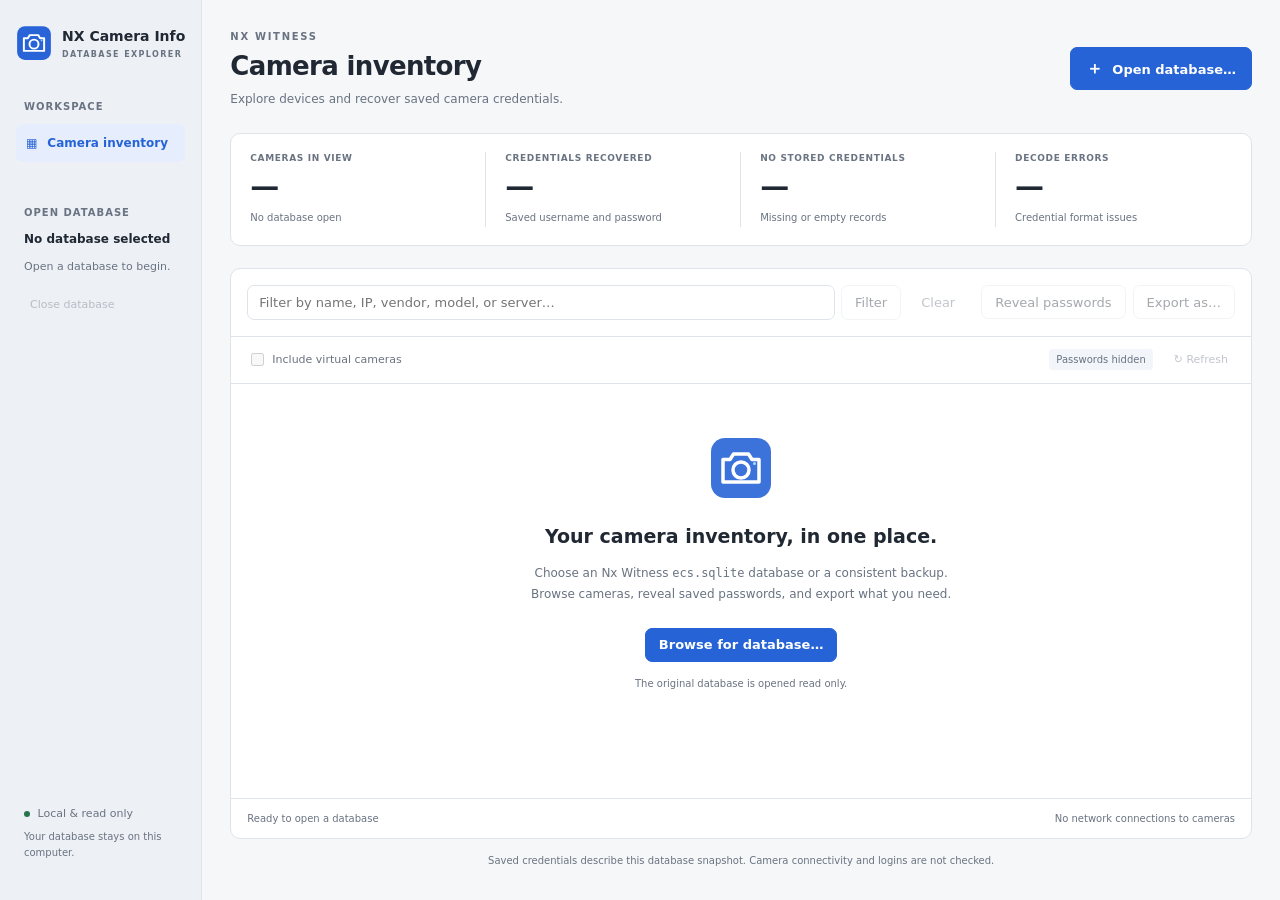
==== frontend/index.html @ 51d84b7f "Add Wails desktop GUI, native UI tests, and six-platform installers" ====
<!doctype html>
<html lang="en">
<head>
  <meta charset="utf-8">
  <meta name="viewport" content="width=device-width,initial-scale=1">
  <meta http-equiv="Content-Security-Policy" content="default-src 'self'; script-src 'self'; style-src 'self'; img-src 'self' data:; connect-src 'self'; object-src 'none'; base-uri 'none'">
  <title>NX Camera Info</title>
  <link rel="stylesheet" href="style.css">
  <script type="module" src="app.js"></script>
</head>
<body>
  <aside class="sidebar">
    <div class="brand"><img src="icon.svg" alt="" width="36" height="36"><div>NX Camera Info<small>DATABASE EXPLORER</small></div></div>
    <div class="nav-label">WORKSPACE</div>
    <div class="nav-item"><span aria-hidden="true">▦</span> Camera inventory</div>
    <div class="source"><div class="nav-label">OPEN DATABASE</div><strong id="filename">No database selected</strong><p id="loaded-at">Open a database to begin.</p><button id="close" class="quiet" disabled>Close database</button></div>
    <div class="sidebar-bottom"><span class="dot"></span> Local &amp; read only<p>Your database stays on this computer.</p><small id="version"></small></div>
  </aside>
  <main>
    <header><div><div class="eyebrow">NX WITNESS</div><h1>Camera inventory</h1><p>Explore devices and recover saved camera credentials.</p></div><button id="open" class="primary"><span aria-hidden="true">＋</span> Open database…</button></header>
    <div id="notice" role="status" aria-live="polite" hidden></div>
    <div id="error" role="alert" hidden></div>
    <section class="stats" aria-label="Database summary">
      <div><span>CAMERAS IN VIEW</span><strong id="count">—</strong><small id="record-count">No database open</small></div>
      <div><span>CREDENTIALS RECOVERED</span><strong id="recovered">—</strong><small>Saved username and password</small></div>
      <div><span>NO STORED CREDENTIALS</span><strong id="missing">—</strong><small>Missing or empty records</small></div>
      <div><span>DECODE ERRORS</span><strong id="errors">—</strong><small id="error-hint">Credential format issues</small></div>
    </section>
    <section class="inventory" aria-label="Camera inventory">
      <div class="toolbar"><form id="filter-form"><label class="sr-only" for="filter">Filter cameras</label><input id="filter" type="search" placeholder="Filter by name, IP, vendor, model, or server…" disabled><button id="apply-filter" disabled>Filter</button><button id="clear-filter" type="button" class="quiet" disabled>Clear</button></form><div class="actions"><button id="reveal" aria-pressed="false" disabled>Reveal passwords</button><button id="export" disabled>Export as…</button></div></div>
      <div class="view-options"><label><input id="virtual" type="checkbox" disabled> Include virtual cameras</label><span id="visibility" class="badge">Passwords hidden</span><button id="refresh" class="quiet" disabled>↻ Refresh</button></div>
      <div id="empty" class="empty"><img src="icon.svg" width="64" height="64" alt=""><h2>Your camera inventory, in one place.</h2><p>Choose an Nx Witness <code>ecs.sqlite</code> database or a consistent backup.<br>Browse cameras, reveal saved passwords, and export what you need.</p><button id="open-empty" class="primary">Browse for database…</button><small>The original database is opened read only.</small></div>
      <div id="table-wrap" class="table-wrap" hidden><table><thead><tr><th><button data-sort="name">Camera ↕</button></th><th><button data-sort="host">Address ↕</button></th><th>Username</th><th>Password</th><th><button data-sort="vendor">Vendor / model ↕</button></th><th><button data-sort="server_name">Server ↕</button></th><th>Credentials</th><th><span class="sr-only">Details</span></th></tr></thead><tbody id="rows"></tbody></table><p id="no-results" hidden>No cameras match this filter. Try another name, address, or vendor.</p></div>
      <footer><span id="table-status">Ready to open a database</span><span id="snapshot-status">No network connections to cameras</span></footer>
    </section>
    <p class="footnote">Saved credentials describe this database snapshot. Camera connectivity and logins are not checked.</p>
  </main>
  <dialog id="export-dialog" aria-labelledby="export-title"><form method="dialog"><h2 id="export-title">Export camera inventory</h2><p id="export-scope"></p><fieldset><legend>File format</legend><label class="format-option"><input type="radio" name="format" value="csv" checked><span><strong>CSV spreadsheet</strong><small>Camera details in rows and columns</small></span></label><label class="format-option"><input type="radio" name="format" value="json"><span><strong>JSON document</strong><small>Full details and summary for scripts</small></span></label></fieldset><p id="export-privacy" class="export-privacy"></p><p class="subtle">Existing files are preserved. Choose a new filename.</p><div class="dialog-actions"><button value="cancel">Cancel</button><button id="save-export" type="button" class="primary">Choose destination…</button></div></form></dialog>
  <dialog id="details-dialog" aria-labelledby="details-title"><h2 id="details-title">Camera details</h2><p id="details-subtitle"></p><dl id="details"></dl><form method="dialog" class="dialog-actions"><button autofocus>Close</button></form></dialog>
</body>
</html>
---- frontend/style.css ----
:root{color-scheme:light dark;--bg:#f6f7f9;--panel:#fff;--sidebar:#edf0f5;--text:#202833;--muted:#697381;--line:#dfe3ea;--accent:#2563d6;--tint:#e6edfc;--hover:#f2f5fa;--green:#28734a;--green-bg:#eaf5ee;--warn:#8c590e;--warn-bg:#fff3db;--radius:7px;font:13px/1.5 system-ui,-apple-system,BlinkMacSystemFont,"Segoe UI",sans-serif}
*{box-sizing:border-box}body{margin:0;display:flex;min-height:100vh;background:var(--bg);color:var(--text)}button,input{font:inherit}button{min-height:34px;padding:6px 13px;border:1px solid var(--line);border-radius:var(--radius);background:var(--panel);color:var(--text);white-space:nowrap;cursor:default}button:hover:not(:disabled){background:var(--hover);border-color:#a8b3c2}button:active:not(:disabled){transform:translateY(1px)}button:disabled{opacity:.4}button.primary{background:var(--accent);color:#fff;border-color:var(--accent);font-weight:600}button.primary:hover{filter:brightness(1.08);background:var(--accent)}button.quiet{background:transparent;border-color:transparent;color:var(--muted)}:focus-visible{outline:3px solid color-mix(in srgb,var(--accent) 55%,transparent);outline-offset:2px}input[type=search]{height:35px;border:1px solid var(--line);border-radius:var(--radius);padding:6px 11px;background:var(--panel);color:var(--text);width:100%;min-width:170px}input[type=checkbox],input[type=radio]{accent-color:var(--accent)}[hidden]{display:none!important}.sidebar{flex:0 0 202px;padding:25px 16px;background:var(--sidebar);border-right:1px solid var(--line);display:flex;flex-direction:column;position:sticky;top:0;height:100vh}.brand{display:flex;gap:10px;align-items:center;font-size:14px;font-weight:650;white-space:nowrap}.brand small{display:block;font-size:8px;font-weight:650;letter-spacing:1.4px;color:var(--muted);margin-top:2px}.nav-label{font-size:10px;font-weight:650;letter-spacing:1px;color:var(--muted);margin:38px 8px 10px}.nav-item{background:var(--tint);color:var(--accent);font-weight:600;border-radius:var(--radius);padding:10px;display:flex;gap:10px}.source{margin-top:5px}.source strong{display:block;font-size:12px;padding:0 8px;overflow-wrap:anywhere}.source p{font-size:11px;color:var(--muted);padding:0 8px}.source button{font-size:11px;margin-top:2px}.sidebar-bottom{margin-top:auto;padding:16px 8px 0;font-size:11px;color:var(--muted)}.sidebar-bottom p{font-size:10px;line-height:1.6;margin:7px 0 14px}.dot{display:inline-block;width:6px;height:6px;border-radius:50%;background:var(--green);margin-right:4px}main{flex:1;min-width:0;padding:29px 28px 18px}header{display:flex;gap:15px;justify-content:space-between;align-items:center;margin-bottom:25px}.eyebrow{font-size:10px;font-weight:650;letter-spacing:1.7px;color:var(--muted)}h1{font-size:26px;line-height:1.3;letter-spacing:-.65px;margin:6px 0}header p{color:var(--muted);margin:0;font-size:12px}header button{padding:8px 15px}header button span{font-size:17px;margin-right:5px}.stats{display:grid;grid-template-columns:repeat(4,1fr);border:1px solid var(--line);border-radius:10px;background:var(--panel);margin-bottom:22px;padding:18px 0}.stats>div{padding:0 19px;border-right:1px solid var(--line)}.stats>div:last-child{border:0}.stats span{display:block;font-size:9px;letter-spacing:.65px;font-weight:650;color:var(--muted)}.stats strong{display:block;font-size:29px;line-height:1.45;font-weight:600;font-variant-numeric:tabular-nums}.stats small{font-size:10px;color:var(--muted)}.inventory{background:var(--panel);border:1px solid var(--line);border-radius:10px;overflow:hidden}.toolbar{padding:16px;display:flex;flex-wrap:wrap;gap:12px;align-items:center;border-bottom:1px solid var(--line)}#filter-form{flex:1;display:flex;gap:6px;min-width:250px}.actions{display:flex;gap:7px}.view-options{display:flex;gap:14px;align-items:center;padding:9px 16px;color:var(--muted);font-size:11px;border-bottom:1px solid var(--line)}.view-options label{display:flex;align-items:center;gap:5px}.view-options .badge{margin-left:auto}.badge{display:inline-block;border-radius:4px;padding:3px 7px;font-size:10px;white-space:nowrap;background:var(--hover);color:var(--muted)}.badge.good{background:var(--green-bg);color:var(--green)}.badge.warning{background:var(--warn-bg);color:var(--warn)}.view-options button{font-size:11px;min-height:28px;padding:3px 6px}.empty{text-align:center;padding:52px 20px}.empty img{opacity:.9}.empty h2{font-size:19px;font-weight:600;margin:17px 0 10px}.empty p{color:var(--muted);font-size:12px;line-height:1.8;margin-bottom:22px}.empty small{display:block;color:var(--muted);font-size:10px;margin-top:14px}.table-wrap{overflow:auto;min-height:290px;max-height:calc(100vh - 360px)}table{width:100%;border-collapse:collapse;font-size:11px;text-align:left}thead{position:sticky;top:0;z-index:1;background:var(--hover)}th{font-weight:500;color:var(--muted);font-size:10px;white-space:nowrap;padding:11px 10px;border-bottom:1px solid var(--line)}th:first-child,td:first-child{padding-left:17px}th button{padding:0;border:0;background:none;min-height:0;font-size:10px;color:var(--muted)}td{padding:13px 10px;border-bottom:1px solid var(--line);vertical-align:middle;max-width:230px;overflow-wrap:anywhere}tbody tr:hover{background:var(--hover)}td strong{font-weight:600}td small{display:block;color:var(--muted);font-size:10px;margin-top:3px}.mono{font-family:ui-monospace,"Cascadia Code","SFMono-Regular",Consolas,monospace;font-size:10px}.row-details{border:0;background:transparent;font-size:15px;min-height:28px;padding:2px 8px;color:var(--accent)}#no-results{text-align:center;padding:60px 20px;color:var(--muted)}footer{display:flex;justify-content:space-between;gap:15px;padding:12px 16px;color:var(--muted);font-size:10px}.footnote{text-align:center;color:var(--muted);font-size:10px;margin:14px 0}.sr-only{position:absolute;width:1px;height:1px;margin:-1px;overflow:hidden;clip:rect(0,0,0,0)}#notice,#error{padding:10px 14px;margin-bottom:15px;border-radius:var(--radius);font-size:12px}#notice{background:var(--green-bg);color:var(--green)}#error{background:var(--warn-bg);color:var(--warn)}dialog{background:var(--panel);color:var(--text);border:1px solid var(--line);border-radius:12px;padding:26px;width:460px;max-width:90vw;max-height:85vh;box-shadow:0 20px 80px #0003}dialog::backdrop{background:#15233766}dialog h2{font-size:20px;margin:0 0 8px}dialog p{color:var(--muted);font-size:12px}fieldset{border:1px solid var(--line);border-radius:var(--radius);padding:10px 14px;margin:20px 0}legend{font-size:11px;color:var(--muted);padding:0 5px}.format-option{display:flex;gap:12px;padding:9px 0;align-items:center}.format-option small{display:block;color:var(--muted);font-size:11px}.format-option strong{font-size:13px}.dialog-actions{display:flex;gap:8px;justify-content:flex-end;margin-top:22px}.export-privacy{background:var(--hover);padding:12px;border-radius:var(--radius)}.export-privacy.revealed{background:var(--warn-bg);color:var(--warn)}.subtle{font-size:11px!important}#details-dialog{width:660px}dl{display:grid;grid-template-columns:150px minmax(0,1fr);font-size:12px;margin-top:22px}dt,dd{margin:0;padding:9px 0;border-bottom:1px solid var(--line);overflow-wrap:anywhere}dt{color:var(--muted)}dd{white-space:pre-wrap}body[data-platform=darwin]{--radius:6px}.sidebar-bottom small{font-size:10px}body[data-platform=windows]{--radius:4px}body[data-platform=linux]{--radius:9px}body[aria-busy=true]{cursor:progress}
@media(prefers-color-scheme:dark){:root{--bg:#1c2027;--panel:#242a33;--sidebar:#202630;--text:#e5e9f0;--muted:#a4afbf;--line:#3b4350;--accent:#71a6ff;--tint:#2a3c59;--hover:#2d3541;--green:#a0d9b6;--green-bg:#263f33;--warn:#edc784;--warn-bg:#493c27}button.primary{color:#14233c}}
@media(max-width:1020px){.sidebar{flex-basis:175px;padding:22px 10px}.brand{font-size:12px;gap:6px}main{padding:23px 18px}.stats>div{padding:0 12px}.stats small{font-size:9px}header p{font-size:11px}.stats span{font-size:8px}.toolbar{gap:8px}.footnote{font-size:9px}}
@media(forced-colors:active){button,.badge,.inventory{border:1px solid CanvasText}.nav-item{outline:1px solid Highlight}}

/* Keep the table scroll inside the desktop window. */
body{height:100vh;overflow:hidden}.sidebar{height:100vh}main{height:100vh;display:flex;flex-direction:column}header,.stats,.footnote,#notice,#error{flex-shrink:0}.inventory{display:flex;flex-direction:column;flex:1;min-height:0}.toolbar,.view-options,footer{flex-shrink:0}.table-wrap{flex:1;min-height:0;max-height:none}.empty{flex:1;overflow:auto}footer{border-top:1px solid var(--line)}.nav-item{white-space:nowrap;font-size:12px}
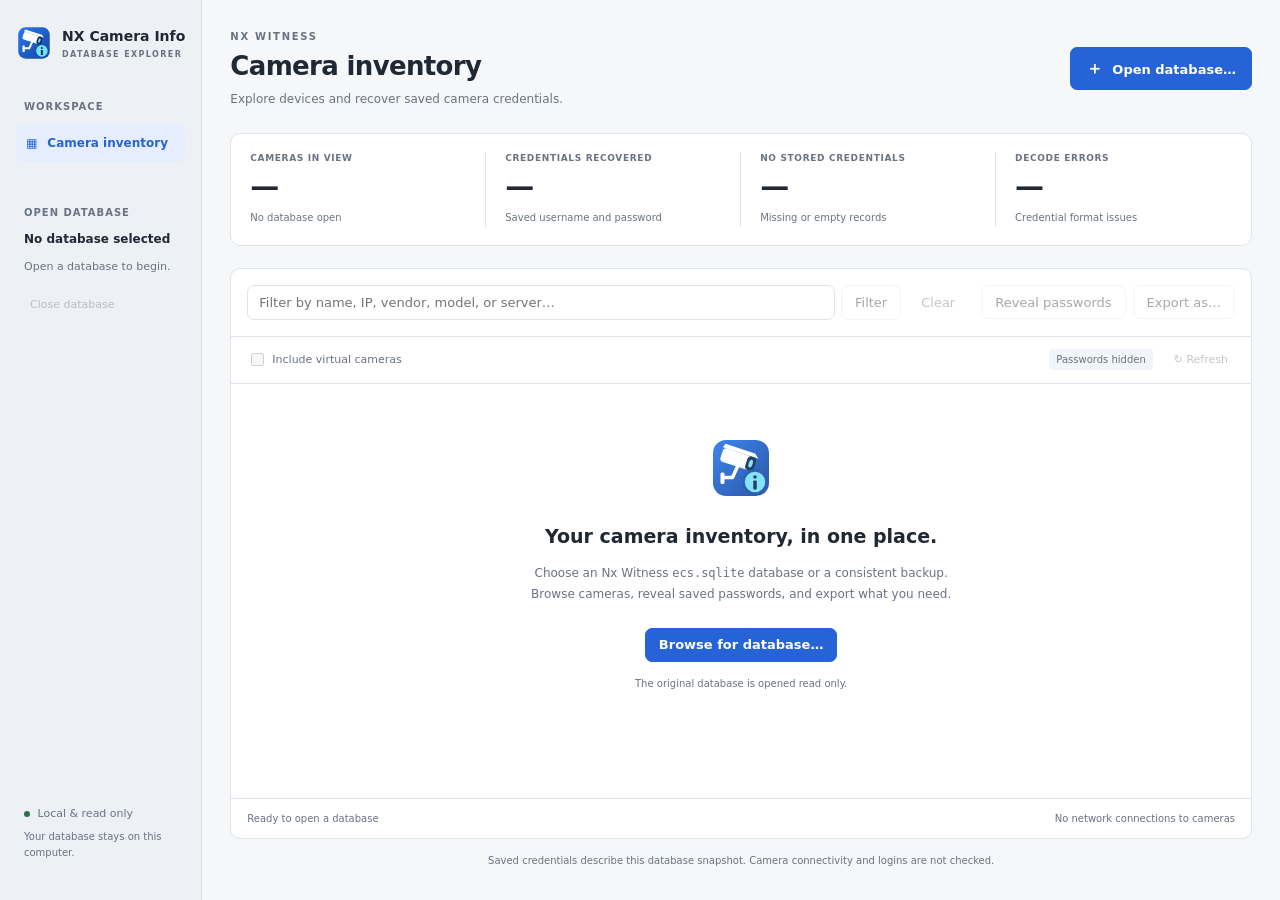
==== commit e91328ad: "Brand the app and installers with a CCTV information icon for v0.2.1" ====
--- a/frontend/index.html
+++ b/frontend/index.html
@@ -5,6 +5,7 @@
   <meta name="viewport" content="width=device-width,initial-scale=1">
   <meta http-equiv="Content-Security-Policy" content="default-src 'self'; script-src 'self'; style-src 'self'; img-src 'self' data:; connect-src 'self'; object-src 'none'; base-uri 'none'">
   <title>NX Camera Info</title>
+  <link rel="icon" type="image/svg+xml" href="icon.svg">
   <link rel="stylesheet" href="style.css">
   <script type="module" src="app.js"></script>
 </head>
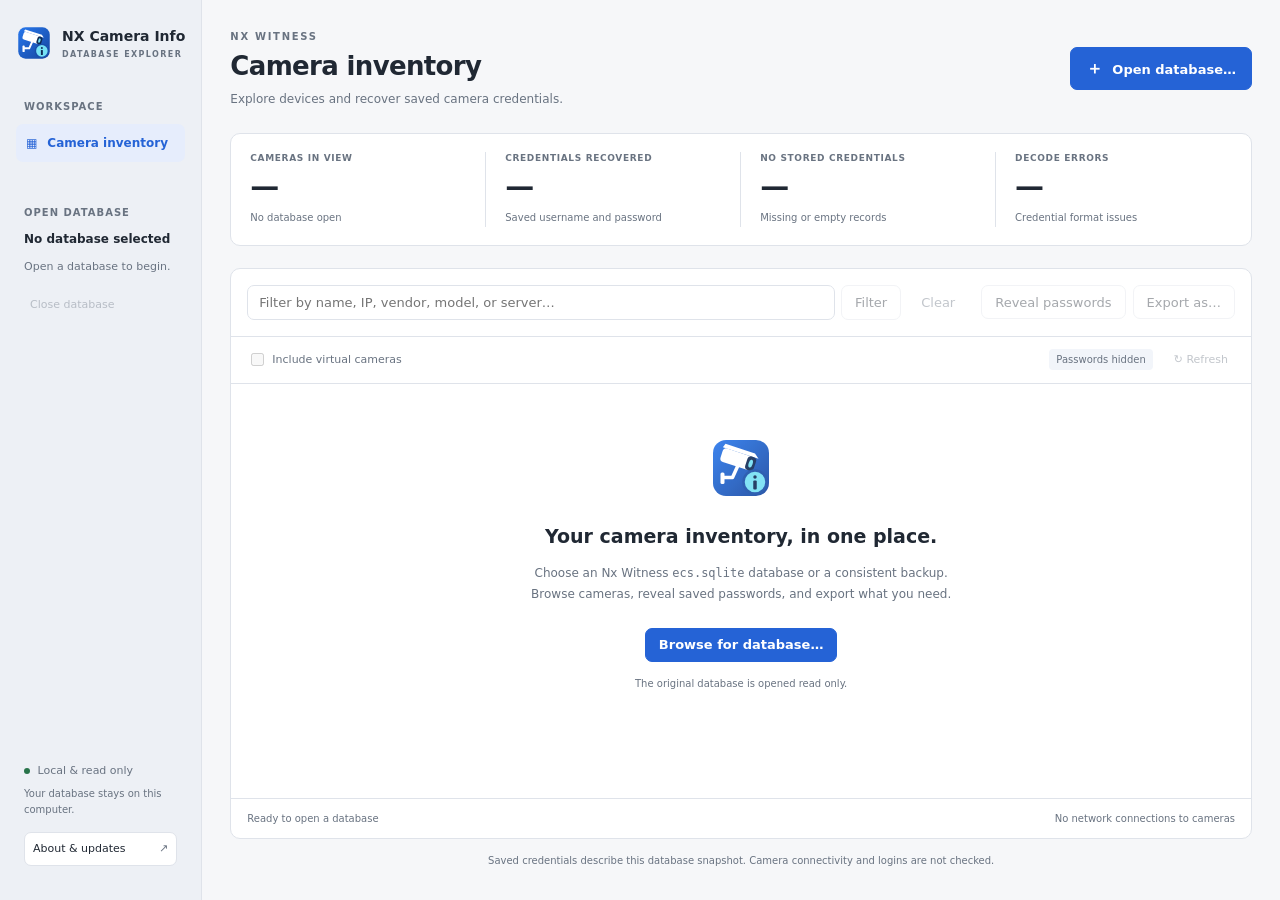
==== commit 44061b71: "Add About page and verified in-app update downloads for v0.3.0" ====
--- a/frontend/index.html
+++ b/frontend/index.html
@@ -15,7 +15,7 @@
     <div class="nav-label">WORKSPACE</div>
     <div class="nav-item"><span aria-hidden="true">▦</span> Camera inventory</div>
     <div class="source"><div class="nav-label">OPEN DATABASE</div><strong id="filename">No database selected</strong><p id="loaded-at">Open a database to begin.</p><button id="close" class="quiet" disabled>Close database</button></div>
-    <div class="sidebar-bottom"><span class="dot"></span> Local &amp; read only<p>Your database stays on this computer.</p><small id="version"></small></div>
+    <div class="sidebar-bottom"><span class="dot"></span> Local &amp; read only<p>Your database stays on this computer.</p><button id="about-open" class="sidebar-about">About &amp; updates <span aria-hidden="true">↗</span></button><small id="version"></small></div>
   </aside>
   <main>
     <header><div><div class="eyebrow">NX WITNESS</div><h1>Camera inventory</h1><p>Explore devices and recover saved camera credentials.</p></div><button id="open" class="primary"><span aria-hidden="true">＋</span> Open database…</button></header>
@@ -38,5 +38,24 @@
   </main>
   <dialog id="export-dialog" aria-labelledby="export-title"><form method="dialog"><h2 id="export-title">Export camera inventory</h2><p id="export-scope"></p><fieldset><legend>File format</legend><label class="format-option"><input type="radio" name="format" value="csv" checked><span><strong>CSV spreadsheet</strong><small>Camera details in rows and columns</small></span></label><label class="format-option"><input type="radio" name="format" value="json"><span><strong>JSON document</strong><small>Full details and summary for scripts</small></span></label></fieldset><p id="export-privacy" class="export-privacy"></p><p class="subtle">Existing files are preserved. Choose a new filename.</p><div class="dialog-actions"><button value="cancel">Cancel</button><button id="save-export" type="button" class="primary">Choose destination…</button></div></form></dialog>
   <dialog id="details-dialog" aria-labelledby="details-title"><h2 id="details-title">Camera details</h2><p id="details-subtitle"></p><dl id="details"></dl><form method="dialog" class="dialog-actions"><button autofocus>Close</button></form></dialog>
+  <button id="updates-open" hidden aria-hidden="true" tabindex="-1">Check for updates</button>
+  <dialog id="about-dialog" aria-labelledby="about-title">
+    <div class="about-heading"><img src="icon.svg" width="52" height="52" alt=""><div><div class="eyebrow">DATABASE EXPLORER</div><h2 id="about-title">About NX Camera Info</h2></div><form method="dialog"><button id="about-close" class="quiet" aria-label="Close About" autofocus>✕</button></form></div>
+    <p class="about-description">Explore an Nx Witness database, recover saved camera credentials, and export your inventory.</p>
+    <section class="about-update" aria-label="Version and updates">
+      <div class="update-heading"><div><strong>Version <span id="about-version">—</span></strong><small id="about-platform"></small></div><button id="check-updates">Check for updates</button></div>
+      <p id="update-status" role="status" aria-live="polite">Check GitHub for a new version.</p>
+      <p id="update-error" role="alert" hidden></p>
+      <div id="update-offer" hidden><label for="update-package">Installer for this computer</label><select id="update-package"></select><button id="download-update" class="primary">Download update…</button></div>
+      <div id="update-progress-wrap" hidden><progress id="update-progress" max="100" value="0" aria-label="Update download progress"></progress><div class="progress-caption"><span id="update-progress-label"></span><button id="cancel-update" class="quiet">Cancel download</button></div></div>
+      <div id="update-saved" hidden><p id="update-path"></p><button id="show-update">Show downloaded installer</button></div>
+      <button id="release-link" class="text-link" data-link="release" hidden>Release notes on GitHub ↗</button>
+      <p class="subtle update-privacy">Checks run only when you ask. Only release requests go to GitHub; your database and camera details stay on this computer.</p>
+    </section>
+    <section class="about-author" aria-labelledby="author-name"><img src="paul-willard.webp" alt="Paul Willard" width="96" height="96"><div><div class="eyebrow">CREATED BY</div><h3 id="author-name">Paul Willard</h3><p class="author-location">TerminalAddict · Waikato, New Zealand</p><p class="author-quote">“At heart, I’m a geek.”</p><p>Paul is a systems engineer, network manager and longtime Linux enthusiast. He owns Central Communications and has led infrastructure, customer support and development teams. His work spans ISP networks, wireless systems, firewalls and Linux servers, with a passion for telecommunications and business strategy.</p></div></section>
+    <div class="about-links"><button data-link="author">Paul’s website ↗</button><button data-link="project">Project on GitHub ↗</button></div>
+    <p id="about-error" role="alert" hidden></p>
+    <details class="about-credits"><summary>Build information &amp; credits</summary><p id="about-build"></p><p>Built with Go, Wails v3 and SQLite. Uses the system WebView: WebKitGTK on Linux, WebView2 on Windows, and WebKit on macOS. Third-party licence notices are included with the application.</p><p>Biography and portrait from Paul’s website, bundled for offline viewing. NX Camera Info is an independent project and is not affiliated with Network Optix.</p></details>
+  </dialog>
 </body>
 </html>
--- a/frontend/style.css
+++ b/frontend/style.css
@@ -6,3 +6,6 @@
 
 /* Keep the table scroll inside the desktop window. */
 body{height:100vh;overflow:hidden}.sidebar{height:100vh}main{height:100vh;display:flex;flex-direction:column}header,.stats,.footnote,#notice,#error{flex-shrink:0}.inventory{display:flex;flex-direction:column;flex:1;min-height:0}.toolbar,.view-options,footer{flex-shrink:0}.table-wrap{flex:1;min-height:0;max-height:none}.empty{flex:1;overflow:auto}footer{border-top:1px solid var(--line)}.nav-item{white-space:nowrap;font-size:12px}
+
+.sidebar-about{display:flex;align-items:center;justify-content:space-between;width:100%;font-size:11px;margin-bottom:9px;padding:5px 8px}.sidebar-about span{color:var(--muted)}
+#about-dialog{width:640px;padding:26px 28px;max-height:90vh;overflow-y:auto}.about-heading{display:flex;gap:12px;align-items:center}.about-heading h2{margin:3px 0 0;font-size:22px}.about-heading form{margin-left:auto}.about-heading button{font-size:17px;padding:4px 8px}.about-description{margin:17px 0!important}.about-update{padding:16px;background:var(--hover);border:1px solid var(--line);border-radius:var(--radius)}.update-heading{display:flex;justify-content:space-between;gap:12px;align-items:center}.update-heading small{display:block;font-size:11px;color:var(--muted);margin-top:3px}#update-status{margin:12px 0 0}#update-error,#about-error{color:var(--warn);background:var(--warn-bg);padding:9px 12px;border-radius:var(--radius)}#update-offer{display:grid;grid-template-columns:minmax(0,1fr) auto;gap:7px;margin-top:13px}#update-offer label{grid-column:1/-1;font-size:11px;color:var(--muted)}select{font:inherit;min-width:0;background:var(--panel);color:var(--text);border:1px solid var(--line);border-radius:var(--radius);padding:7px}progress{width:100%;height:8px;accent-color:var(--accent);margin-top:16px}.progress-caption{display:flex;align-items:center;justify-content:space-between;font-size:11px;color:var(--muted)}.progress-caption button{font-size:11px}.text-link{color:var(--accent);border:0;background:transparent!important;padding:5px 0;margin-top:8px;font-size:11px}.update-privacy{border-top:1px solid var(--line);margin:14px 0 0;padding-top:10px;font-size:10px!important}#update-path{overflow-wrap:anywhere;font-size:11px}.about-author{display:flex;gap:20px;margin:25px 0 18px}.about-author img{border-radius:50%;object-fit:cover;flex-shrink:0}.about-author h3{font-size:20px;line-height:1.3;margin:4px 0}.about-author p{margin:7px 0}.about-author .author-location{font-size:11px}.about-author .author-quote{font-style:italic;font-size:13px;color:var(--text);margin:10px 0}.about-links{display:flex;gap:8px;flex-wrap:wrap}.about-credits{margin-top:20px;padding-top:14px;border-top:1px solid var(--line);font-size:11px;color:var(--muted)}.about-credits summary{cursor:default}.about-credits p{font-size:11px}
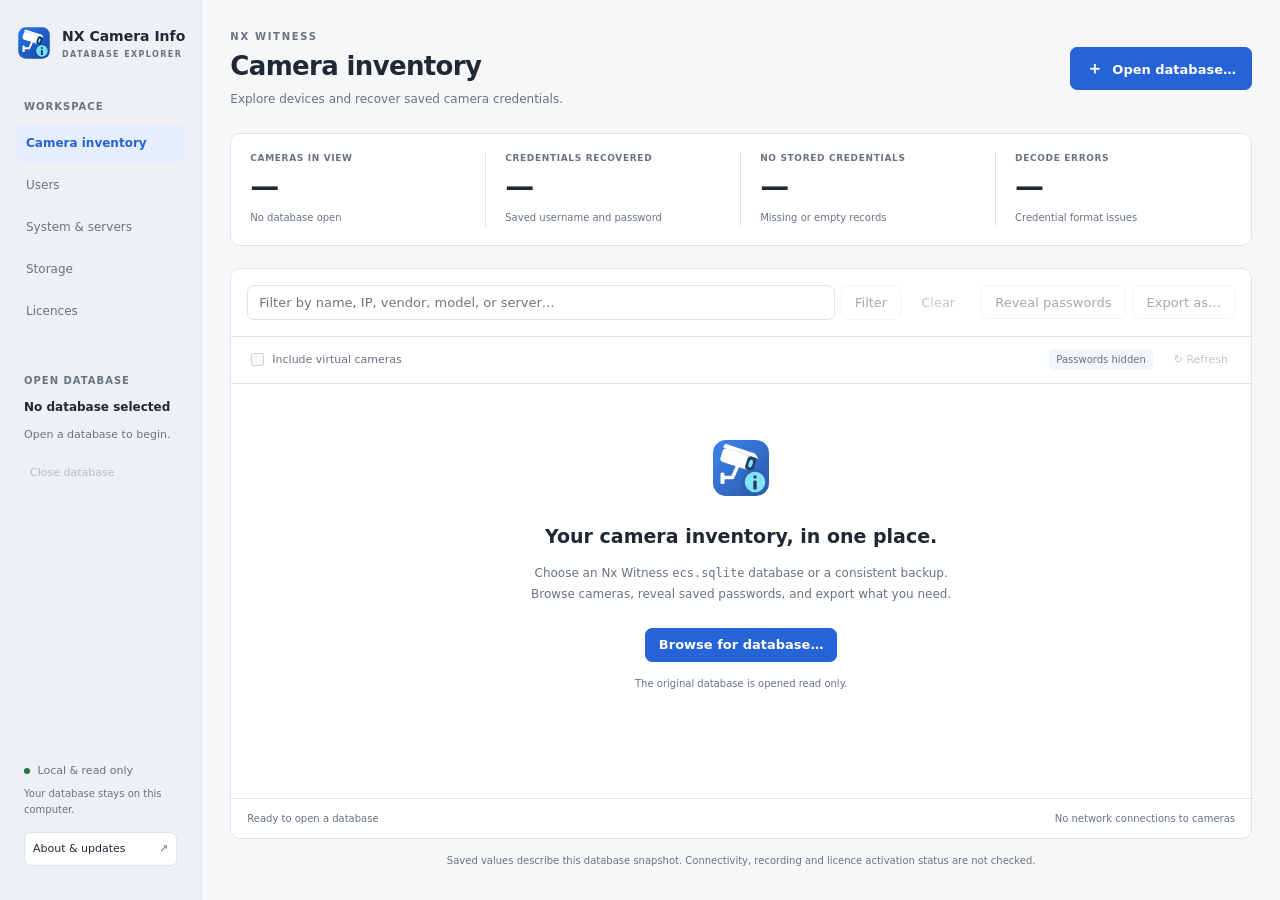
==== commit c39b0281: "Add users, servers, storage and licence reports across GUI and CLI" ====
--- a/frontend/index.html
+++ b/frontend/index.html
@@ -13,12 +13,18 @@
   <aside class="sidebar">
     <div class="brand"><img src="icon.svg" alt="" width="36" height="36"><div>NX Camera Info<small>DATABASE EXPLORER</small></div></div>
     <div class="nav-label">WORKSPACE</div>
-    <div class="nav-item"><span aria-hidden="true">▦</span> Camera inventory</div>
+    <nav aria-label="Report sections" class="report-nav">
+      <button id="nav-cameras" class="nav-item" data-section="cameras" aria-current="page">Camera inventory</button>
+      <button id="nav-users" class="nav-item" data-section="users">Users</button>
+      <button id="nav-system" class="nav-item" data-section="system">System &amp; servers</button>
+      <button id="nav-storage" class="nav-item" data-section="storage">Storage</button>
+      <button id="nav-licenses" class="nav-item" data-section="licenses">Licences</button>
+    </nav>
     <div class="source"><div class="nav-label">OPEN DATABASE</div><strong id="filename">No database selected</strong><p id="loaded-at">Open a database to begin.</p><button id="close" class="quiet" disabled>Close database</button></div>
     <div class="sidebar-bottom"><span class="dot"></span> Local &amp; read only<p>Your database stays on this computer.</p><button id="about-open" class="sidebar-about">About &amp; updates <span aria-hidden="true">↗</span></button><small id="version"></small></div>
   </aside>
   <main>
-    <header><div><div class="eyebrow">NX WITNESS</div><h1>Camera inventory</h1><p>Explore devices and recover saved camera credentials.</p></div><button id="open" class="primary"><span aria-hidden="true">＋</span> Open database…</button></header>
+    <header><div><div class="eyebrow">NX WITNESS</div><h1 id="page-title">Camera inventory</h1><p id="page-description">Explore devices and recover saved camera credentials.</p></div><button id="open" class="primary"><span aria-hidden="true">＋</span> Open database…</button></header>
     <div id="notice" role="status" aria-live="polite" hidden></div>
     <div id="error" role="alert" hidden></div>
     <section class="stats" aria-label="Database summary">
@@ -32,11 +38,12 @@
       <div class="view-options"><label><input id="virtual" type="checkbox" disabled> Include virtual cameras</label><span id="visibility" class="badge">Passwords hidden</span><button id="refresh" class="quiet" disabled>↻ Refresh</button></div>
       <div id="empty" class="empty"><img src="icon.svg" width="64" height="64" alt=""><h2>Your camera inventory, in one place.</h2><p>Choose an Nx Witness <code>ecs.sqlite</code> database or a consistent backup.<br>Browse cameras, reveal saved passwords, and export what you need.</p><button id="open-empty" class="primary">Browse for database…</button><small>The original database is opened read only.</small></div>
       <div id="table-wrap" class="table-wrap" hidden><table><thead><tr><th><button data-sort="name">Camera ↕</button></th><th><button data-sort="host">Address ↕</button></th><th>Username</th><th>Password</th><th><button data-sort="vendor">Vendor / model ↕</button></th><th><button data-sort="server_name">Server ↕</button></th><th>Credentials</th><th><span class="sr-only">Details</span></th></tr></thead><tbody id="rows"></tbody></table><p id="no-results" hidden>No cameras match this filter. Try another name, address, or vendor.</p></div>
+      <div id="report-panel" class="report-panel" hidden></div>
       <footer><span id="table-status">Ready to open a database</span><span id="snapshot-status">No network connections to cameras</span></footer>
     </section>
-    <p class="footnote">Saved credentials describe this database snapshot. Camera connectivity and logins are not checked.</p>
+    <p class="footnote" id="report-footnote">Saved values describe this database snapshot. Connectivity, recording and licence activation status are not checked.</p>
   </main>
-  <dialog id="export-dialog" aria-labelledby="export-title"><form method="dialog"><h2 id="export-title">Export camera inventory</h2><p id="export-scope"></p><fieldset><legend>File format</legend><label class="format-option"><input type="radio" name="format" value="csv" checked><span><strong>CSV spreadsheet</strong><small>Camera details in rows and columns</small></span></label><label class="format-option"><input type="radio" name="format" value="json"><span><strong>JSON document</strong><small>Full details and summary for scripts</small></span></label></fieldset><p id="export-privacy" class="export-privacy"></p><p class="subtle">Existing files are preserved. Choose a new filename.</p><div class="dialog-actions"><button value="cancel">Cancel</button><button id="save-export" type="button" class="primary">Choose destination…</button></div></form></dialog>
+  <dialog id="export-dialog" aria-labelledby="export-title"><form method="dialog"><h2 id="export-title">Export database report</h2><label for="export-section">Include</label><select id="export-section"><option value="all">Full report — all sections</option value="cameras">Cameras in the current view</option><option value="users">Users</option><option value="system">System</option><option value="servers">Servers</option><option value="storage">Storage</option><option value="licenses">Licences</option></select><p id="export-scope"></p><fieldset><legend>File format</legend><label class="format-option"><input type="radio" name="format" value="csv" checked><span><strong>CSV spreadsheet</strong><small>Full report: record / field / value. Single section: one row per record.</small></span></label><label class="format-option"><input type="radio" name="format" value="json"><span><strong>JSON document</strong><small>Full details and summary for scripts</small></span></label></fieldset><p id="export-privacy" class="export-privacy"></p><p class="subtle">Existing files are preserved. Choose a new filename.</p><div class="dialog-actions"><button value="cancel">Cancel</button><button id="save-export" type="button" class="primary">Choose destination…</button></div></form></dialog>
   <dialog id="details-dialog" aria-labelledby="details-title"><h2 id="details-title">Camera details</h2><p id="details-subtitle"></p><dl id="details"></dl><form method="dialog" class="dialog-actions"><button autofocus>Close</button></form></dialog>
   <button id="updates-open" hidden aria-hidden="true" tabindex="-1">Check for updates</button>
   <dialog id="about-dialog" aria-labelledby="about-title">
--- a/frontend/style.css
+++ b/frontend/style.css
@@ -1,4 +1,6 @@
 :root{color-scheme:light dark;--bg:#f6f7f9;--panel:#fff;--sidebar:#edf0f5;--text:#202833;--muted:#697381;--line:#dfe3ea;--accent:#2563d6;--tint:#e6edfc;--hover:#f2f5fa;--green:#28734a;--green-bg:#eaf5ee;--warn:#8c590e;--warn-bg:#fff3db;--radius:7px;font:13px/1.5 system-ui,-apple-system,BlinkMacSystemFont,"Segoe UI",sans-serif}
+.report-heading{display:flex;align-items:center;justify-content:space-between;gap:12px}.report-card dt{padding-right:12px}.report-panel th{white-space:normal}
+.report-nav{display:flex;flex-direction:column;gap:4px}.report-nav .nav-item{width:100%;text-align:left;border:0;background:transparent;color:var(--muted);font-weight:500}.report-nav .nav-item[aria-current=page]{background:var(--tint);color:var(--accent);font-weight:600}.report-panel{flex:1;min-height:0;overflow:auto}.section-note,.report-notes{margin:16px;color:var(--muted);font-size:12px}.report-card{margin:16px;padding:18px;border:1px solid var(--line);border-radius:var(--radius)}.report-card h2{font-size:16px;margin:0;overflow-wrap:anywhere}.report-card dl{grid-template-columns:190px minmax(0,1fr);margin:12px 0 0}.report-card dd{font-size:12px}.report-panel table{min-width:700px}#export-section{display:block;width:100%;margin-top:8px;padding:8px;background:var(--panel);color:var(--text);border:1px solid var(--line);border-radius:var(--radius)}.report-panel .row-details{font-size:11px}.toolbar>.actions{margin-left:auto}
 *{box-sizing:border-box}body{margin:0;display:flex;min-height:100vh;background:var(--bg);color:var(--text)}button,input{font:inherit}button{min-height:34px;padding:6px 13px;border:1px solid var(--line);border-radius:var(--radius);background:var(--panel);color:var(--text);white-space:nowrap;cursor:default}button:hover:not(:disabled){background:var(--hover);border-color:#a8b3c2}button:active:not(:disabled){transform:translateY(1px)}button:disabled{opacity:.4}button.primary{background:var(--accent);color:#fff;border-color:var(--accent);font-weight:600}button.primary:hover{filter:brightness(1.08);background:var(--accent)}button.quiet{background:transparent;border-color:transparent;color:var(--muted)}:focus-visible{outline:3px solid color-mix(in srgb,var(--accent) 55%,transparent);outline-offset:2px}input[type=search]{height:35px;border:1px solid var(--line);border-radius:var(--radius);padding:6px 11px;background:var(--panel);color:var(--text);width:100%;min-width:170px}input[type=checkbox],input[type=radio]{accent-color:var(--accent)}[hidden]{display:none!important}.sidebar{flex:0 0 202px;padding:25px 16px;background:var(--sidebar);border-right:1px solid var(--line);display:flex;flex-direction:column;position:sticky;top:0;height:100vh}.brand{display:flex;gap:10px;align-items:center;font-size:14px;font-weight:650;white-space:nowrap}.brand small{display:block;font-size:8px;font-weight:650;letter-spacing:1.4px;color:var(--muted);margin-top:2px}.nav-label{font-size:10px;font-weight:650;letter-spacing:1px;color:var(--muted);margin:38px 8px 10px}.nav-item{background:var(--tint);color:var(--accent);font-weight:600;border-radius:var(--radius);padding:10px;display:flex;gap:10px}.source{margin-top:5px}.source strong{display:block;font-size:12px;padding:0 8px;overflow-wrap:anywhere}.source p{font-size:11px;color:var(--muted);padding:0 8px}.source button{font-size:11px;margin-top:2px}.sidebar-bottom{margin-top:auto;padding:16px 8px 0;font-size:11px;color:var(--muted)}.sidebar-bottom p{font-size:10px;line-height:1.6;margin:7px 0 14px}.dot{display:inline-block;width:6px;height:6px;border-radius:50%;background:var(--green);margin-right:4px}main{flex:1;min-width:0;padding:29px 28px 18px}header{display:flex;gap:15px;justify-content:space-between;align-items:center;margin-bottom:25px}.eyebrow{font-size:10px;font-weight:650;letter-spacing:1.7px;color:var(--muted)}h1{font-size:26px;line-height:1.3;letter-spacing:-.65px;margin:6px 0}header p{color:var(--muted);margin:0;font-size:12px}header button{padding:8px 15px}header button span{font-size:17px;margin-right:5px}.stats{display:grid;grid-template-columns:repeat(4,1fr);border:1px solid var(--line);border-radius:10px;background:var(--panel);margin-bottom:22px;padding:18px 0}.stats>div{padding:0 19px;border-right:1px solid var(--line)}.stats>div:last-child{border:0}.stats span{display:block;font-size:9px;letter-spacing:.65px;font-weight:650;color:var(--muted)}.stats strong{display:block;font-size:29px;line-height:1.45;font-weight:600;font-variant-numeric:tabular-nums}.stats small{font-size:10px;color:var(--muted)}.inventory{background:var(--panel);border:1px solid var(--line);border-radius:10px;overflow:hidden}.toolbar{padding:16px;display:flex;flex-wrap:wrap;gap:12px;align-items:center;border-bottom:1px solid var(--line)}#filter-form{flex:1;display:flex;gap:6px;min-width:250px}.actions{display:flex;gap:7px}.view-options{display:flex;gap:14px;align-items:center;padding:9px 16px;color:var(--muted);font-size:11px;border-bottom:1px solid var(--line)}.view-options label{display:flex;align-items:center;gap:5px}.view-options .badge{margin-left:auto}.badge{display:inline-block;border-radius:4px;padding:3px 7px;font-size:10px;white-space:nowrap;background:var(--hover);color:var(--muted)}.badge.good{background:var(--green-bg);color:var(--green)}.badge.warning{background:var(--warn-bg);color:var(--warn)}.view-options button{font-size:11px;min-height:28px;padding:3px 6px}.empty{text-align:center;padding:52px 20px}.empty img{opacity:.9}.empty h2{font-size:19px;font-weight:600;margin:17px 0 10px}.empty p{color:var(--muted);font-size:12px;line-height:1.8;margin-bottom:22px}.empty small{display:block;color:var(--muted);font-size:10px;margin-top:14px}.table-wrap{overflow:auto;min-height:290px;max-height:calc(100vh - 360px)}table{width:100%;border-collapse:collapse;font-size:11px;text-align:left}thead{position:sticky;top:0;z-index:1;background:var(--hover)}th{font-weight:500;color:var(--muted);font-size:10px;white-space:nowrap;padding:11px 10px;border-bottom:1px solid var(--line)}th:first-child,td:first-child{padding-left:17px}th button{padding:0;border:0;background:none;min-height:0;font-size:10px;color:var(--muted)}td{padding:13px 10px;border-bottom:1px solid var(--line);vertical-align:middle;max-width:230px;overflow-wrap:anywhere}tbody tr:hover{background:var(--hover)}td strong{font-weight:600}td small{display:block;color:var(--muted);font-size:10px;margin-top:3px}.mono{font-family:ui-monospace,"Cascadia Code","SFMono-Regular",Consolas,monospace;font-size:10px}.row-details{border:0;background:transparent;font-size:15px;min-height:28px;padding:2px 8px;color:var(--accent)}#no-results{text-align:center;padding:60px 20px;color:var(--muted)}footer{display:flex;justify-content:space-between;gap:15px;padding:12px 16px;color:var(--muted);font-size:10px}.footnote{text-align:center;color:var(--muted);font-size:10px;margin:14px 0}.sr-only{position:absolute;width:1px;height:1px;margin:-1px;overflow:hidden;clip:rect(0,0,0,0)}#notice,#error{padding:10px 14px;margin-bottom:15px;border-radius:var(--radius);font-size:12px}#notice{background:var(--green-bg);color:var(--green)}#error{background:var(--warn-bg);color:var(--warn)}dialog{background:var(--panel);color:var(--text);border:1px solid var(--line);border-radius:12px;padding:26px;width:460px;max-width:90vw;max-height:85vh;box-shadow:0 20px 80px #0003}dialog::backdrop{background:#15233766}dialog h2{font-size:20px;margin:0 0 8px}dialog p{color:var(--muted);font-size:12px}fieldset{border:1px solid var(--line);border-radius:var(--radius);padding:10px 14px;margin:20px 0}legend{font-size:11px;color:var(--muted);padding:0 5px}.format-option{display:flex;gap:12px;padding:9px 0;align-items:center}.format-option small{display:block;color:var(--muted);font-size:11px}.format-option strong{font-size:13px}.dialog-actions{display:flex;gap:8px;justify-content:flex-end;margin-top:22px}.export-privacy{background:var(--hover);padding:12px;border-radius:var(--radius)}.export-privacy.revealed{background:var(--warn-bg);color:var(--warn)}.subtle{font-size:11px!important}#details-dialog{width:660px}dl{display:grid;grid-template-columns:150px minmax(0,1fr);font-size:12px;margin-top:22px}dt,dd{margin:0;padding:9px 0;border-bottom:1px solid var(--line);overflow-wrap:anywhere}dt{color:var(--muted)}dd{white-space:pre-wrap}body[data-platform=darwin]{--radius:6px}.sidebar-bottom small{font-size:10px}body[data-platform=windows]{--radius:4px}body[data-platform=linux]{--radius:9px}body[aria-busy=true]{cursor:progress}
 @media(prefers-color-scheme:dark){:root{--bg:#1c2027;--panel:#242a33;--sidebar:#202630;--text:#e5e9f0;--muted:#a4afbf;--line:#3b4350;--accent:#71a6ff;--tint:#2a3c59;--hover:#2d3541;--green:#a0d9b6;--green-bg:#263f33;--warn:#edc784;--warn-bg:#493c27}button.primary{color:#14233c}}
 @media(max-width:1020px){.sidebar{flex-basis:175px;padding:22px 10px}.brand{font-size:12px;gap:6px}main{padding:23px 18px}.stats>div{padding:0 12px}.stats small{font-size:9px}header p{font-size:11px}.stats span{font-size:8px}.toolbar{gap:8px}.footnote{font-size:9px}}
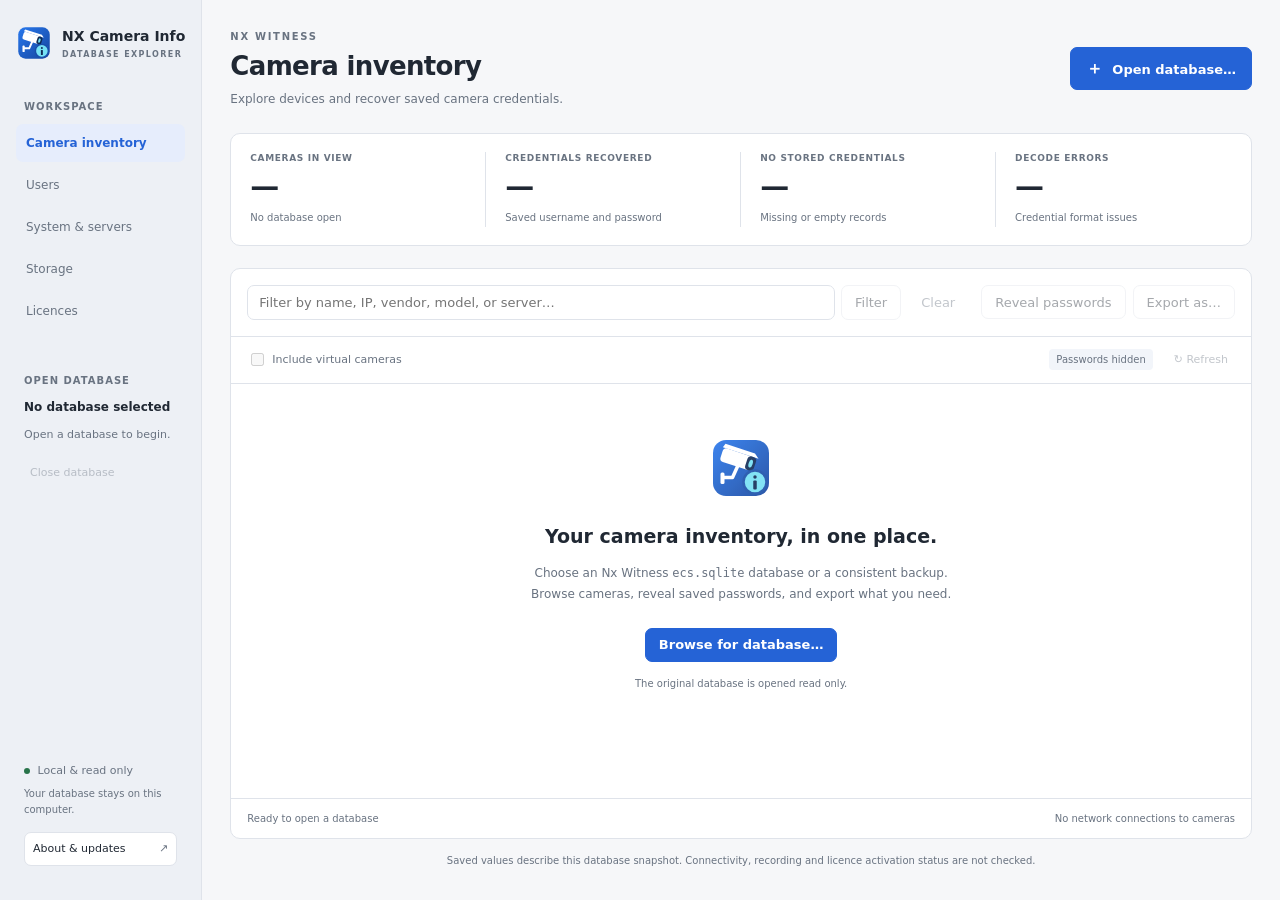
==== commit 6708a60b: "Add verified install-and-close update handoffs on all desktop platforms" ====
--- a/frontend/index.html
+++ b/frontend/index.html
@@ -55,7 +55,7 @@
       <p id="update-error" role="alert" hidden></p>
       <div id="update-offer" hidden><label for="update-package">Installer for this computer</label><select id="update-package"></select><button id="download-update" class="primary">Download update…</button></div>
       <div id="update-progress-wrap" hidden><progress id="update-progress" max="100" value="0" aria-label="Update download progress"></progress><div class="progress-caption"><span id="update-progress-label"></span><button id="cancel-update" class="quiet">Cancel download</button></div></div>
-      <div id="update-saved" hidden><p id="update-path"></p><button id="show-update">Show downloaded installer</button></div>
+      <div id="update-saved" hidden><p id="update-path"></p><p class="subtle">The app will close when the installer opens. Reopen your database after updating.</p><button id="install-update" class="primary">Install and close</button> <button id="show-update">Show downloaded installer</button></div>
       <button id="release-link" class="text-link" data-link="release" hidden>Release notes on GitHub ↗</button>
       <p class="subtle update-privacy">Checks run only when you ask. Only release requests go to GitHub; your database and camera details stay on this computer.</p>
     </section>
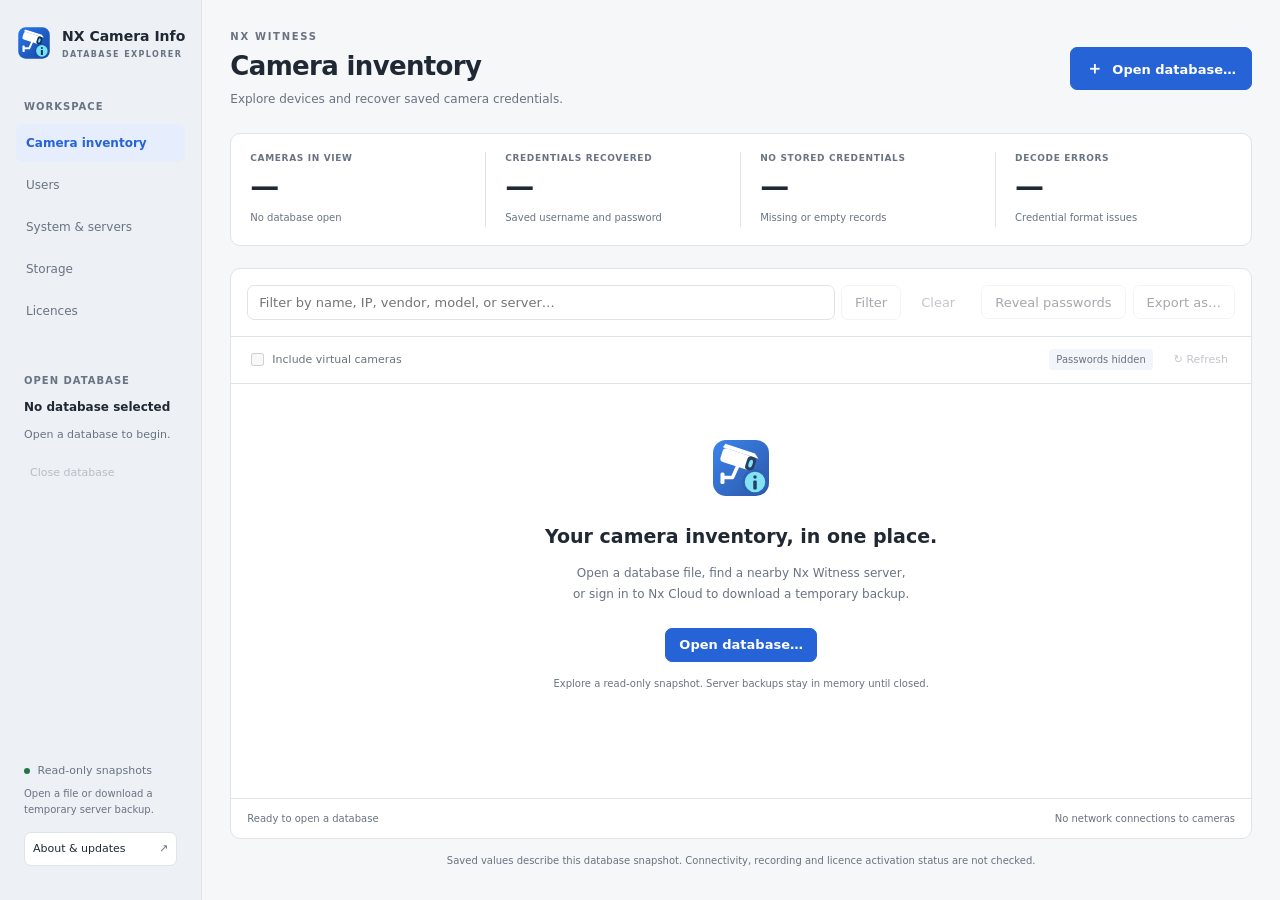
==== commit 3b86054f: "Add local and cloud server backup connections to GUI" ====
--- a/frontend/index.html
+++ b/frontend/index.html
@@ -20,8 +20,8 @@
       <button id="nav-storage" class="nav-item" data-section="storage">Storage</button>
       <button id="nav-licenses" class="nav-item" data-section="licenses">Licences</button>
     </nav>
-    <div class="source"><div class="nav-label">OPEN DATABASE</div><strong id="filename">No database selected</strong><p id="loaded-at">Open a database to begin.</p><button id="close" class="quiet" disabled>Close database</button></div>
-    <div class="sidebar-bottom"><span class="dot"></span> Local &amp; read only<p>Your database stays on this computer.</p><button id="about-open" class="sidebar-about">About &amp; updates <span aria-hidden="true">↗</span></button><small id="version"></small></div>
+    <div class="source"><div class="nav-label">OPEN DATABASE</div><strong id="filename">No database selected</strong><p id="loaded-at">Open a database to begin.</p><p id="source-route"></p><button id="save-backup" class="quiet" hidden>Save backup as…</button><button id="close" class="quiet" disabled>Close database</button></div>
+    <div class="sidebar-bottom"><span class="dot"></span> Read-only snapshots<p>Open a file or download a temporary server backup.</p><button id="about-open" class="sidebar-about">About &amp; updates <span aria-hidden="true">↗</span></button><small id="version"></small></div>
   </aside>
   <main>
     <header><div><div class="eyebrow">NX WITNESS</div><h1 id="page-title">Camera inventory</h1><p id="page-description">Explore devices and recover saved camera credentials.</p></div><button id="open" class="primary"><span aria-hidden="true">＋</span> Open database…</button></header>
@@ -36,13 +36,52 @@
     <section class="inventory" aria-label="Camera inventory">
       <div class="toolbar"><form id="filter-form"><label class="sr-only" for="filter">Filter cameras</label><input id="filter" type="search" placeholder="Filter by name, IP, vendor, model, or server…" disabled><button id="apply-filter" disabled>Filter</button><button id="clear-filter" type="button" class="quiet" disabled>Clear</button></form><div class="actions"><button id="reveal" aria-pressed="false" disabled>Reveal passwords</button><button id="export" disabled>Export as…</button></div></div>
       <div class="view-options"><label><input id="virtual" type="checkbox" disabled> Include virtual cameras</label><span id="visibility" class="badge">Passwords hidden</span><button id="refresh" class="quiet" disabled>↻ Refresh</button></div>
-      <div id="empty" class="empty"><img src="icon.svg" width="64" height="64" alt=""><h2>Your camera inventory, in one place.</h2><p>Choose an Nx Witness <code>ecs.sqlite</code> database or a consistent backup.<br>Browse cameras, reveal saved passwords, and export what you need.</p><button id="open-empty" class="primary">Browse for database…</button><small>The original database is opened read only.</small></div>
+      <div id="empty" class="empty"><img src="icon.svg" width="64" height="64" alt=""><h2>Your camera inventory, in one place.</h2><p>Open a database file, find a nearby Nx Witness server,<br>or sign in to Nx Cloud to download a temporary backup.</p><button id="open-empty" class="primary">Open database…</button><small>Explore a read-only snapshot. Server backups stay in memory until closed.</small></div>
       <div id="table-wrap" class="table-wrap" hidden><table><thead><tr><th><button data-sort="name">Camera ↕</button></th><th><button data-sort="host">Address ↕</button></th><th>Username</th><th>Password</th><th><button data-sort="vendor">Vendor / model ↕</button></th><th><button data-sort="server_name">Server ↕</button></th><th>Credentials</th><th><span class="sr-only">Details</span></th></tr></thead><tbody id="rows"></tbody></table><p id="no-results" hidden>No cameras match this filter. Try another name, address, or vendor.</p></div>
       <div id="report-panel" class="report-panel" hidden></div>
       <footer><span id="table-status">Ready to open a database</span><span id="snapshot-status">No network connections to cameras</span></footer>
     </section>
     <p class="footnote" id="report-footnote">Saved values describe this database snapshot. Connectivity, recording and licence activation status are not checked.</p>
   </main>
+  <dialog id="open-dialog" aria-labelledby="open-title">
+    <div class="open-heading"><img src="icon.svg" width="40" height="40" alt=""><div><h2 id="open-title">Open database</h2><p>A local file or a fresh snapshot from your Nx site.</p></div></div>
+    <div class="open-tabs" role="tablist" aria-label="Database source">
+      <button id="open-tab-file" role="tab" aria-selected="true" aria-controls="open-panel-file" data-open-tab="file">Local file</button>
+      <button id="open-tab-server" role="tab" aria-selected="false" aria-controls="open-panel-server" data-open-tab="server">Nearby server</button>
+      <button id="open-tab-cloud" role="tab" aria-selected="false" aria-controls="open-panel-cloud" data-open-tab="cloud">Nx Cloud</button>
+    </div>
+    <section id="open-panel-file" role="tabpanel" aria-labelledby="open-tab-file">
+      <div class="file-choice"><h3>Open a database or backup</h3><p>Choose an Nx Witness SQLite database or a supported <code>.db</code> / <code>.backup</code> file.</p><button id="open-local-file" class="primary">Browse files…</button><p class="subtle">The original file is opened read only.</p></div>
+    </section>
+    <section id="open-panel-server" role="tabpanel" aria-labelledby="open-tab-server" hidden>
+      <div class="discovery-heading"><div><strong>Servers on your network</strong><p>Discover nearby servers or enter an address below.</p></div><button id="discover-servers">Find servers</button></div>
+      <div id="nearby-servers" class="server-list" aria-label="Discovered servers"><p class="subtle">Discovery takes up to 12 seconds. Manual entry also works across routed networks.</p></div>
+      <form id="server-form" class="connection-form" autocomplete="off">
+        <label class="wide">Server address<input id="server-address" type="text" placeholder="192.168.1.100:7001 or server.example" required spellcheck="false"></label>
+        <label class="wide">Sign in with<select id="server-auth"><option value="local">Local account</option><option value="cloud">Nx Cloud account</option></select></label>
+        <label><span id="server-username-label">Username</span><input id="server-username" type="text" required autocomplete="off" spellcheck="false"></label>
+        <label>Password<input id="server-password" type="password" required autocomplete="off"></label>
+        <p id="server-auth-hint" class="subtle wide">Use an account with permission to create site backups.</p>
+        <button id="server-connect" class="primary wide" type="submit">Connect and open</button>
+      </form>
+    </section>
+    <section id="open-panel-cloud" role="tabpanel" aria-labelledby="open-tab-cloud" hidden>
+      <p>Sign in to see your own sites and sites shared with you. Remote sites connect through Nx Cloud.</p>
+      <form id="cloud-form" class="connection-form" autocomplete="off">
+        <label>Nx Cloud email<input id="cloud-email" type="email" required autocomplete="off" spellcheck="false"></label>
+        <label>Password<input id="cloud-password" type="password" required autocomplete="off"></label>
+        <button id="cloud-signin" class="primary wide" type="submit">Sign in to Nx Cloud</button>
+      </form>
+      <div id="cloud-sites-panel" hidden><div class="discovery-heading"><strong>Your cloud sites</strong><button id="cloud-switch" class="quiet">Switch account</button></div><label for="cloud-site-filter" class="sr-only">Filter sites</label><input id="cloud-site-filter" type="search" placeholder="Filter sites by name…"><div id="cloud-sites" class="server-list" aria-label="Accessible cloud sites"></div><p class="subtle">Shared sites are included. Backup permission is checked by the server when you open a site.</p></div>
+    </section>
+    <div id="connection-progress" hidden><p id="connection-status" role="status" aria-live="polite"></p><progress id="connection-meter" aria-label="Backup download progress"></progress><small id="connection-bytes"></small></div>
+    <div id="connection-error" role="alert" hidden></div>
+    <section id="certificate-prompt" class="connection-prompt" hidden><h3>Verify server certificate</h3><p>The certificate is self-signed or could not be verified. Compare its SHA-256 fingerprint with the server's certificate before trusting it.</p><dl id="certificate-details"></dl><button id="trust-certificate" class="primary">Trust for this connection</button></section>
+    <form id="mfa-form" class="connection-prompt" hidden><label for="mfa-code">Authenticator code</label><input id="mfa-code" inputmode="numeric" autocomplete="one-time-code" pattern="[0-9]{6}" maxlength="6" required><button id="submit-mfa" class="primary">Verify code</button></form>
+    <section id="relay-prompt" class="connection-prompt" hidden><button id="use-relay" class="primary">Retry through Nx Cloud</button></section>
+    <p class="subtle connection-privacy">Server backups stay in memory. Credentials are used for this connection and are not saved.</p>
+    <div class="dialog-actions"><button id="connection-cancel">Cancel</button></div>
+  </dialog>
   <dialog id="export-dialog" aria-labelledby="export-title"><form method="dialog"><h2 id="export-title">Export database report</h2><label for="export-section">Include</label><select id="export-section"><option value="all">Full report — all sections</option value="cameras">Cameras in the current view</option><option value="users">Users</option><option value="system">System</option><option value="servers">Servers</option><option value="storage">Storage</option><option value="licenses">Licences</option></select><p id="export-scope"></p><fieldset><legend>File format</legend><label class="format-option"><input type="radio" name="format" value="csv" checked><span><strong>CSV spreadsheet</strong><small>Full report: record / field / value. Single section: one row per record.</small></span></label><label class="format-option"><input type="radio" name="format" value="json"><span><strong>JSON document</strong><small>Full details and summary for scripts</small></span></label></fieldset><p id="export-privacy" class="export-privacy"></p><p class="subtle">Existing files are preserved. Choose a new filename.</p><div class="dialog-actions"><button value="cancel">Cancel</button><button id="save-export" type="button" class="primary">Choose destination…</button></div></form></dialog>
   <dialog id="details-dialog" aria-labelledby="details-title"><h2 id="details-title">Camera details</h2><p id="details-subtitle"></p><dl id="details"></dl><form method="dialog" class="dialog-actions"><button autofocus>Close</button></form></dialog>
   <button id="updates-open" hidden aria-hidden="true" tabindex="-1">Check for updates</button>
--- a/frontend/style.css
+++ b/frontend/style.css
@@ -11,3 +11,6 @@
 
 .sidebar-about{display:flex;align-items:center;justify-content:space-between;width:100%;font-size:11px;margin-bottom:9px;padding:5px 8px}.sidebar-about span{color:var(--muted)}
 #about-dialog{width:640px;padding:26px 28px;max-height:90vh;overflow-y:auto}.about-heading{display:flex;gap:12px;align-items:center}.about-heading h2{margin:3px 0 0;font-size:22px}.about-heading form{margin-left:auto}.about-heading button{font-size:17px;padding:4px 8px}.about-description{margin:17px 0!important}.about-update{padding:16px;background:var(--hover);border:1px solid var(--line);border-radius:var(--radius)}.update-heading{display:flex;justify-content:space-between;gap:12px;align-items:center}.update-heading small{display:block;font-size:11px;color:var(--muted);margin-top:3px}#update-status{margin:12px 0 0}#update-error,#about-error{color:var(--warn);background:var(--warn-bg);padding:9px 12px;border-radius:var(--radius)}#update-offer{display:grid;grid-template-columns:minmax(0,1fr) auto;gap:7px;margin-top:13px}#update-offer label{grid-column:1/-1;font-size:11px;color:var(--muted)}select{font:inherit;min-width:0;background:var(--panel);color:var(--text);border:1px solid var(--line);border-radius:var(--radius);padding:7px}progress{width:100%;height:8px;accent-color:var(--accent);margin-top:16px}.progress-caption{display:flex;align-items:center;justify-content:space-between;font-size:11px;color:var(--muted)}.progress-caption button{font-size:11px}.text-link{color:var(--accent);border:0;background:transparent!important;padding:5px 0;margin-top:8px;font-size:11px}.update-privacy{border-top:1px solid var(--line);margin:14px 0 0;padding-top:10px;font-size:10px!important}#update-path{overflow-wrap:anywhere;font-size:11px}.about-author{display:flex;gap:20px;margin:25px 0 18px}.about-author img{border-radius:50%;object-fit:cover;flex-shrink:0}.about-author h3{font-size:20px;line-height:1.3;margin:4px 0}.about-author p{margin:7px 0}.about-author .author-location{font-size:11px}.about-author .author-quote{font-style:italic;font-size:13px;color:var(--text);margin:10px 0}.about-links{display:flex;gap:8px;flex-wrap:wrap}.about-credits{margin-top:20px;padding-top:14px;border-top:1px solid var(--line);font-size:11px;color:var(--muted)}.about-credits summary{cursor:default}.about-credits p{font-size:11px}
+
+/* Open database and server connection dialog. */
+#open-dialog{width:660px;max-height:92vh;overflow-y:auto}.open-heading{display:flex;gap:13px;align-items:center}.open-heading h2{margin:0}.open-heading p{margin:4px 0 0}.open-tabs{display:flex;gap:4px;padding:5px;background:var(--hover);border:1px solid var(--line);border-radius:var(--radius);margin:22px 0 18px}.open-tabs button{flex:1;background:transparent;border-color:transparent}.open-tabs button[aria-selected=true]{background:var(--panel);border-color:var(--line);color:var(--accent);font-weight:600}.file-choice{text-align:center;padding:26px 14px}.file-choice h3{font-size:17px}.file-choice button{margin:10px 0}.discovery-heading{display:flex;align-items:center;justify-content:space-between;gap:16px;margin-bottom:10px}.discovery-heading p{margin:3px 0}.server-list{max-height:210px;overflow:auto;margin:10px 0 18px}.server-choice{display:block;width:100%;text-align:left;margin:5px 0;padding:11px 13px;white-space:normal}.server-choice strong,.server-choice small{display:block;overflow-wrap:anywhere}.server-choice small{color:var(--muted);font-size:11px;margin-top:4px}.selected-site{border-color:var(--accent)}.connection-form{display:grid;grid-template-columns:1fr 1fr;gap:12px}.connection-form label{display:flex;flex-direction:column;gap:5px;font-size:12px}.connection-form input,#mfa-code{width:100%;padding:8px 10px;border:1px solid var(--line);border-radius:var(--radius);background:var(--panel);color:var(--text);min-width:0}.connection-form .wide{grid-column:1/-1}.connection-form p{margin:0}.connection-privacy{border-top:1px solid var(--line);padding-top:13px;margin-top:20px}.connection-prompt{background:var(--hover);border:1px solid var(--line);border-radius:var(--radius);padding:16px;margin-top:14px}.connection-prompt h3{margin:0}.connection-prompt dl{grid-template-columns:85px 1fr;margin:12px 0}.connection-prompt dd{font-size:11px;font-family:ui-monospace,monospace}.connection-prompt label{display:block;margin-bottom:8px}#mfa-form{display:grid;grid-template-columns:1fr auto;gap:10px}#mfa-form label{grid-column:1/-1;margin:0}#connection-progress p{margin:15px 0 0}#connection-bytes{color:var(--muted);font-size:11px}#connection-error{color:var(--warn);background:var(--warn-bg);border-radius:var(--radius);padding:10px 13px;margin-top:14px;font-size:12px}#source-route{font-size:10px}
